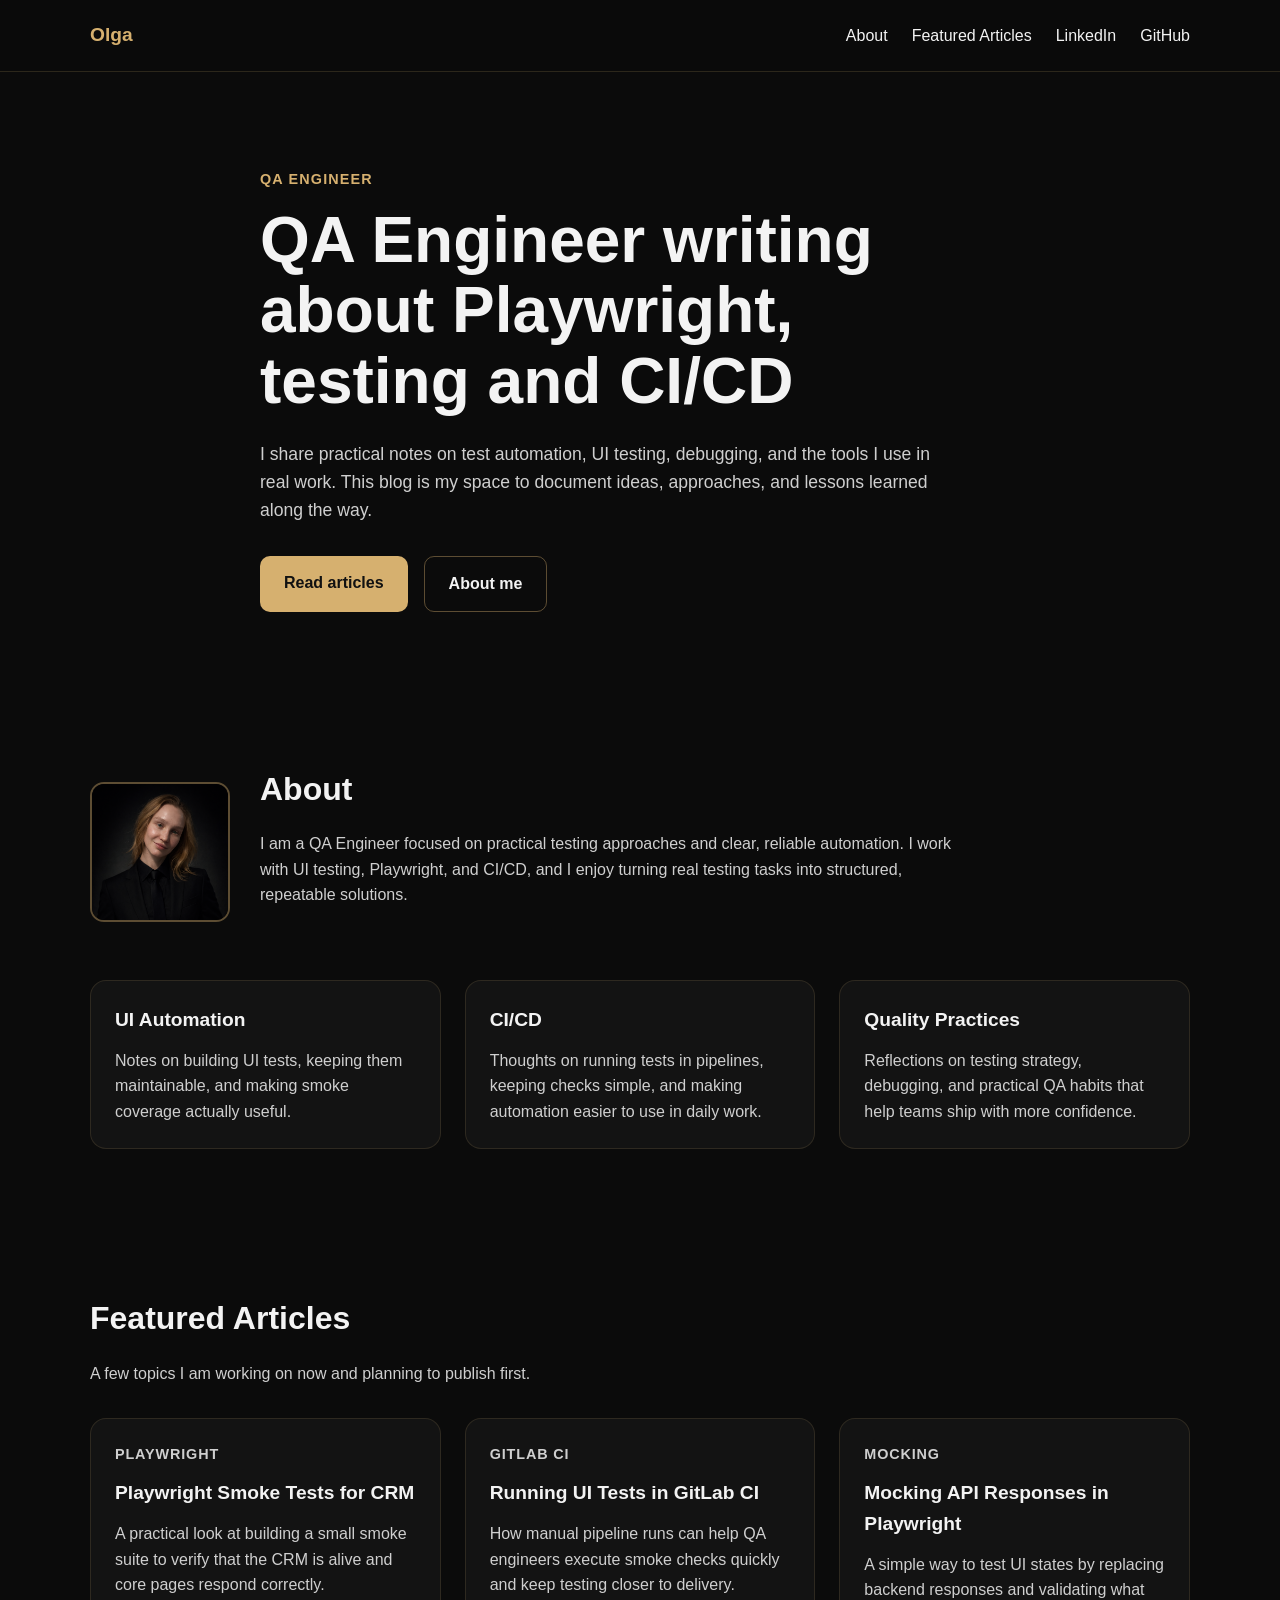
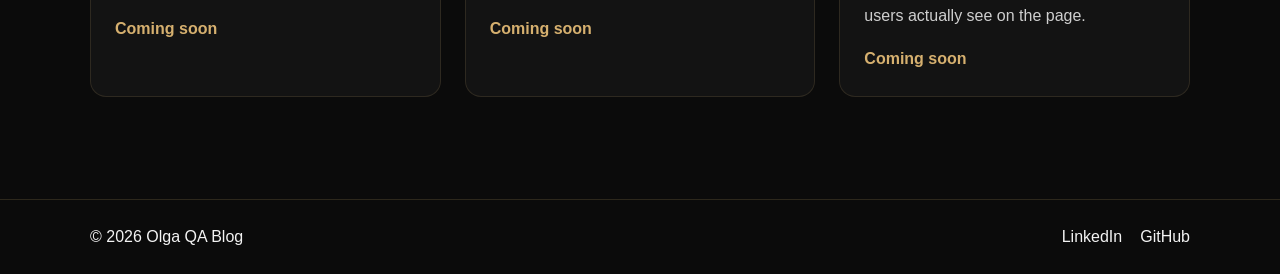
==== index.html @ 5d6e13bd "Update index.html" ====
<!DOCTYPE html>
<html lang="en">
<head>
    <meta charset="UTF-8">
    <meta name="viewport" content="width=device-width, initial-scale=1.0">
    <title>My QA Blog</title>
    <link rel="stylesheet" href="style.css">
    <link rel="icon" type="image/png" href="favicon.png">
</head>

<body>

<header class="site-header">
    <div class="container header-inner">
        <div class="logo">Olga</div>
        <nav class="nav">
            <a href="#about">About</a>
            <a href="#featured">Featured Articles</a>
            <a href="https://www.linkedin.com/" target="https://www.linkedin.com/in/olgathebughunter/">LinkedIn</a>
            <a href="https://github.com/" target="https://github.com/Sekillar">GitHub</a>
        </nav>
    </div>
</header>

<main>

<section class="hero">
    <div class="container hero-content">
        <p class="hero-label">QA Engineer</p>
        <h1>QA Engineer writing about Playwright, testing and CI/CD</h1>

        <p class="hero-text">
            I share practical notes on test automation, UI testing, debugging,
            and the tools I use in real work. This blog is my space to document
            ideas, approaches, and lessons learned along the way.
        </p>

        <div class="hero-buttons">
            <a class="btn btn-primary" href="#featured">Read articles</a>
            <a class="btn btn-secondary" href="#about">About me</a>
        </div>
    </div>
</section>


<section class="about" id="about">
    <div class="container">

        <div class="about-profile">

            <img src="olga2.png" alt="Olga QA Engineer" class="profile-photo">

            <div class="about-text">
                <h2>About</h2>

                <p class="section-text">
                    I am a QA Engineer focused on practical testing approaches and clear,
                    reliable automation. I work with UI testing, Playwright, and CI/CD,
                    and I enjoy turning real testing tasks into structured, repeatable solutions.
                </p>

            </div>

        </div>

        <div class="about-cards">

            <article class="info-card">
                <h3>UI Automation</h3>
                <p>
                    Notes on building UI tests, keeping them maintainable,
                    and making smoke coverage actually useful.
                </p>
            </article>

            <article class="info-card">
                <h3>CI/CD</h3>
                <p>
                    Thoughts on running tests in pipelines, keeping checks simple,
                    and making automation easier to use in daily work.
                </p>
            </article>

            <article class="info-card">
                <h3>Quality Practices</h3>
                <p>
                    Reflections on testing strategy, debugging, and practical QA habits
                    that help teams ship with more confidence.
                </p>
            </article>

        </div>

    </div>
</section>


<section class="featured" id="featured">
    <div class="container">

        <h2>Featured Articles</h2>

        <p class="section-text">
            A few topics I am working on now and planning to publish first.
        </p>

        <div class="articles-grid">

            <article class="article-card">
                <p class="article-tag">Playwright</p>

                <h3>Playwright Smoke Tests for CRM</h3>

                <p>
                    A practical look at building a small smoke suite to verify
                    that the CRM is alive and core pages respond correctly.
                </p>

                <a class="article-link" href="#">Coming soon</a>
            </article>


            <article class="article-card">
                <p class="article-tag">GitLab CI</p>

                <h3>Running UI Tests in GitLab CI</h3>

                <p>
                    How manual pipeline runs can help QA engineers execute smoke checks
                    quickly and keep testing closer to delivery.
                </p>

                <a class="article-link" href="#">Coming soon</a>
            </article>


            <article class="article-card">
                <p class="article-tag">Mocking</p>

                <h3>Mocking API Responses in Playwright</h3>

                <p>
                    A simple way to test UI states by replacing backend responses
                    and validating what users actually see on the page.
                </p>

                <a class="article-link" href="#">Coming soon</a>
            </article>

        </div>

    </div>
</section>

</main>


<footer class="site-footer">
    <div class="container footer-inner">
        <p>© 2026 Olga QA Blog</p>

        <div class="footer-links">
            <a href="https://www.linkedin.com/" target="https://www.linkedin.com/in/olgathebughunter/">LinkedIn</a>
            <a href="https://github.com/" target="https://github.com/Sekillar">GitHub</a>
        </div>

    </div>
</footer>

</body>
</html>
---- style.css ----
* {
    margin: 0;
    padding: 0;
    box-sizing: border-box;
}

html {
    scroll-behavior: smooth;
}

body {
    background: #0b0b0b;
    color: #f3f3f3;
    font-family: -apple-system, BlinkMacSystemFont, "Segoe UI", sans-serif;
    line-height: 1.6;
}

a {
    text-decoration: none;
    color: inherit;
}

.container {
    width: min(1100px, 92%);
    margin: 0 auto;
}

.site-header {
    border-bottom: 1px solid rgba(201, 169, 106, 0.18);
    background: rgba(11, 11, 11, 0.95);
    position: sticky;
    top: 0;
}

.header-inner {
    display: flex;
    justify-content: space-between;
    align-items: center;
    padding: 20px 0;
}

.logo {
    font-size: 1.2rem;
    font-weight: 700;
    color: #d6b06f;
}

.nav {
    display: flex;
    gap: 24px;
    flex-wrap: wrap;
}

.nav a {
    color: #f3f3f3;
    transition: 0.2s ease;
}

.nav a:hover {
    color: #d6b06f;
}

.hero {
    padding: 96px 0 80px;
}

.hero-content {
    max-width: 760px;
}

.hero-label {
    color: #d6b06f;
    font-weight: 700;
    letter-spacing: 0.08em;
    text-transform: uppercase;
    margin-bottom: 14px;
    font-size: 0.9rem;
}

.hero h1 {
    font-size: clamp(2.2rem, 5vw, 4.2rem);
    line-height: 1.1;
    margin-bottom: 24px;
}

.hero-text {
    font-size: 1.1rem;
    color: #cfcfcf;
    max-width: 680px;
    margin-bottom: 32px;
}

.hero-buttons {
    display: flex;
    gap: 16px;
    flex-wrap: wrap;
}

.btn {
    display: inline-block;
    padding: 14px 24px;
    border-radius: 10px;
    font-weight: 700;
    transition: 0.2s ease;
}

.btn-primary {
    background: #d6b06f;
    color: #111111;
}

.btn-primary:hover {
    background: #e3c489;
}

.btn-secondary {
    border: 1px solid rgba(214, 176, 111, 0.4);
    color: #f3f3f3;
}

.btn-secondary:hover {
    border-color: #d6b06f;
    color: #d6b06f;
}

.about,
.featured {
    padding: 72px 0;
}

.about h2,
.featured h2 {
    font-size: 2rem;
    margin-bottom: 16px;
}

.section-text {
    max-width: 760px;
    color: #cfcfcf;
    margin-bottom: 32px;
}

.about-cards,
.articles-grid {
    display: grid;
    grid-template-columns: repeat(3, 1fr);
    gap: 24px;
}

.info-card,
.article-card {
    background: #131313;
    border: 1px solid rgba(214, 176, 111, 0.14);
    border-radius: 16px;
    padding: 24px;
    transition: 0.2s ease;
}

.info-card:hover,
.article-card:hover {
    border-color: rgba(214, 176, 111, 0.35);
    transform: translateY(-2px);
}

.info-card h3,
.article-card h3 {
    margin-bottom: 12px;
    font-size: 1.2rem;
}

.info-card p,
.article-card p {
    color: #cfcfcf;
}

.article-tag {
    color: #d6b06f;
    font-size: 0.9rem;
    font-weight: 700;
    margin-bottom: 12px;
    text-transform: uppercase;
    letter-spacing: 0.06em;
}

.article-link {
    display: inline-block;
    margin-top: 18px;
    color: #d6b06f;
    font-weight: 700;
}

.article-link:hover {
    color: #e3c489;
}

.site-footer {
    border-top: 1px solid rgba(201, 169, 106, 0.18);
    margin-top: 30px;
}

.footer-inner {
    display: flex;
    justify-content: space-between;
    align-items: center;
    gap: 16px;
    padding: 24px 0;
    flex-wrap: wrap;
}

.footer-links {
    display: flex;
    gap: 18px;
}

.footer-links a:hover {
    color: #d6b06f;
}

@media (max-width: 900px) {
    .about-cards,
    .articles-grid {
        grid-template-columns: 1fr;
    }

    .header-inner {
        flex-direction: column;
        align-items: flex-start;
        gap: 16px;
    }

    .hero {
        padding: 72px 0 56px;
    }
}

.about-profile {
    display: flex;
    align-items: center;
    gap: 30px;
    margin-bottom: 40px;
}

.profile-photo {
    width: 140px;
    height: 140px;
    object-fit: cover;
    object-position: 50% 20%;;
    border-radius: 14px;
    border: 2px solid rgba(214,176,111,0.4);
}

.about-text {
    max-width: 700px;
}
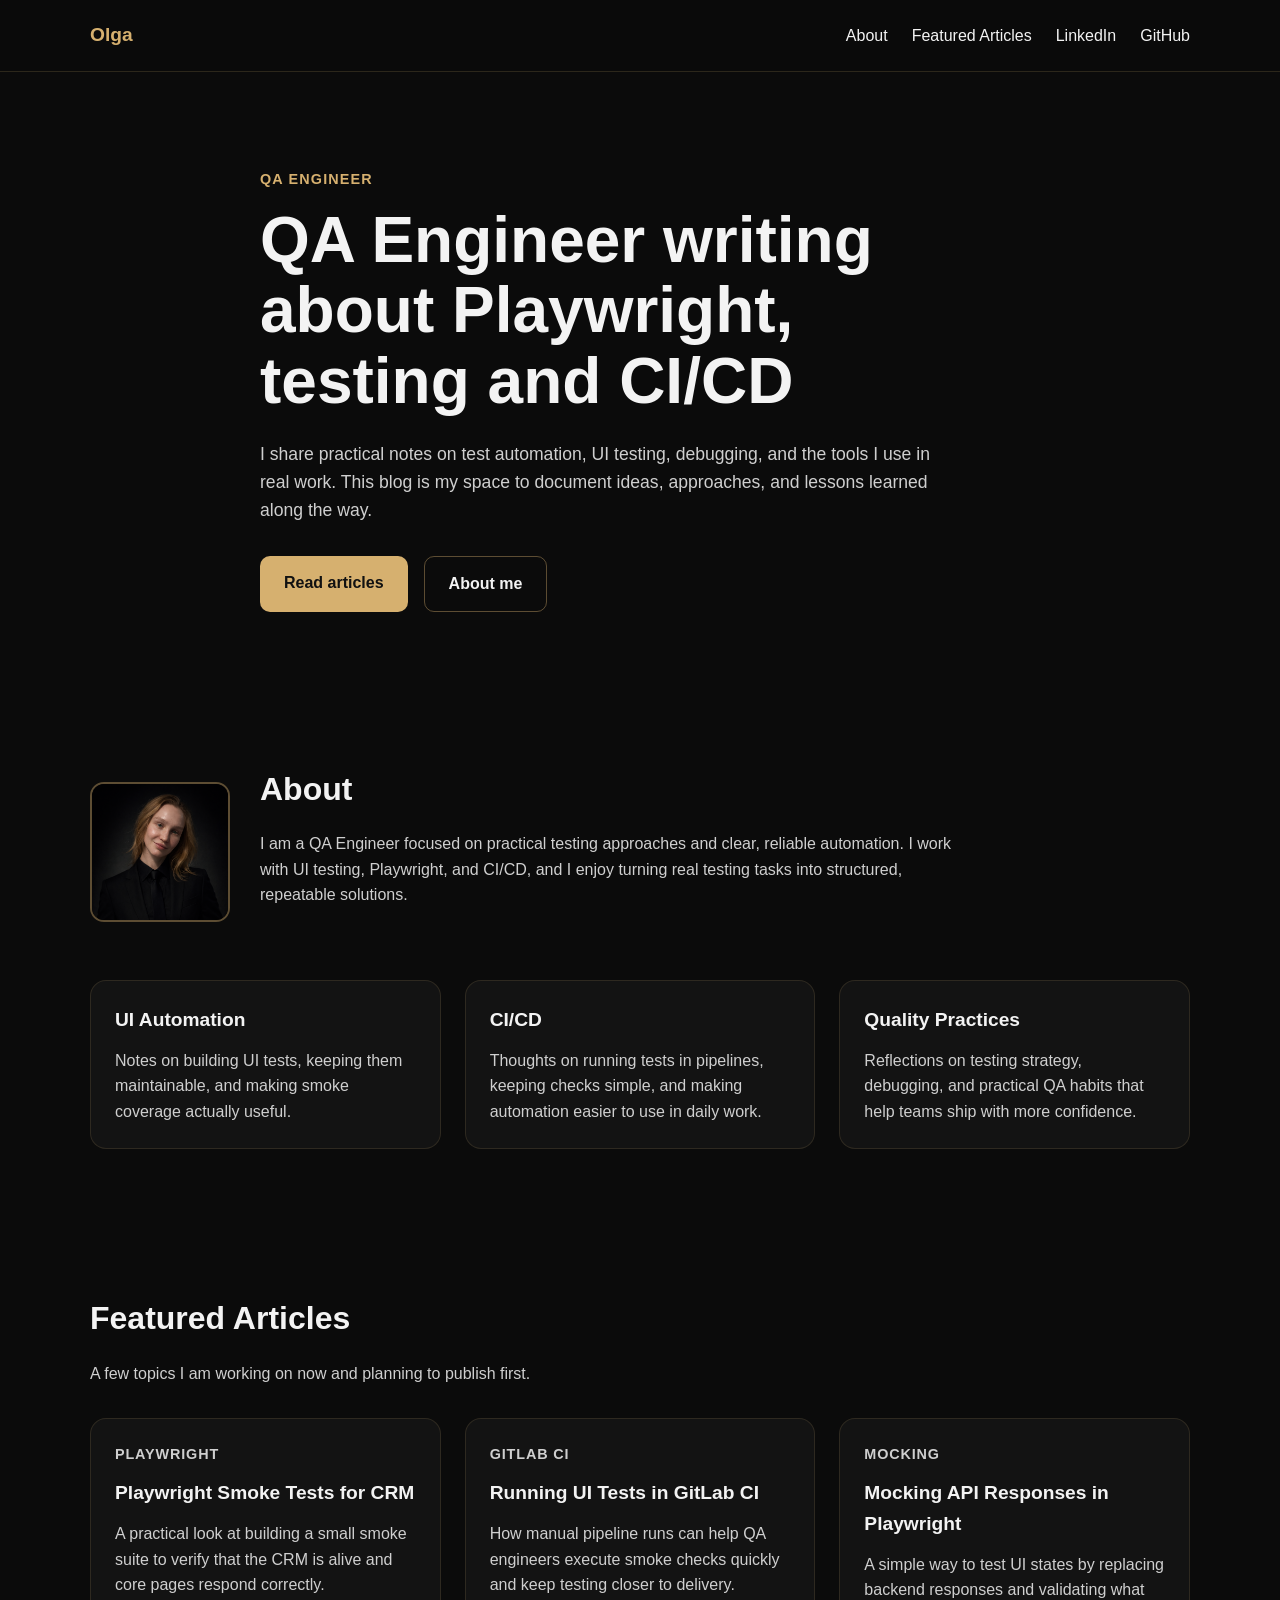
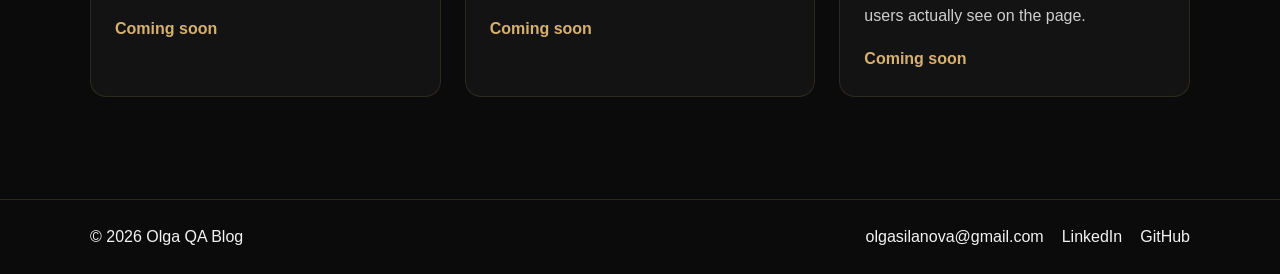
==== commit d62eb78d: "Update index.html" ====
--- a/index.html
+++ b/index.html
@@ -160,6 +160,7 @@
         <p>© 2026 Olga QA Blog</p>
 
         <div class="footer-links">
+            <a href="mailto:olgasilanova@gmail.com">olgasilanova@gmail.com</a>
             <a href="https://www.linkedin.com/" target="https://www.linkedin.com/in/olgathebughunter/">LinkedIn</a>
             <a href="https://github.com/" target="https://github.com/Sekillar">GitHub</a>
         </div>
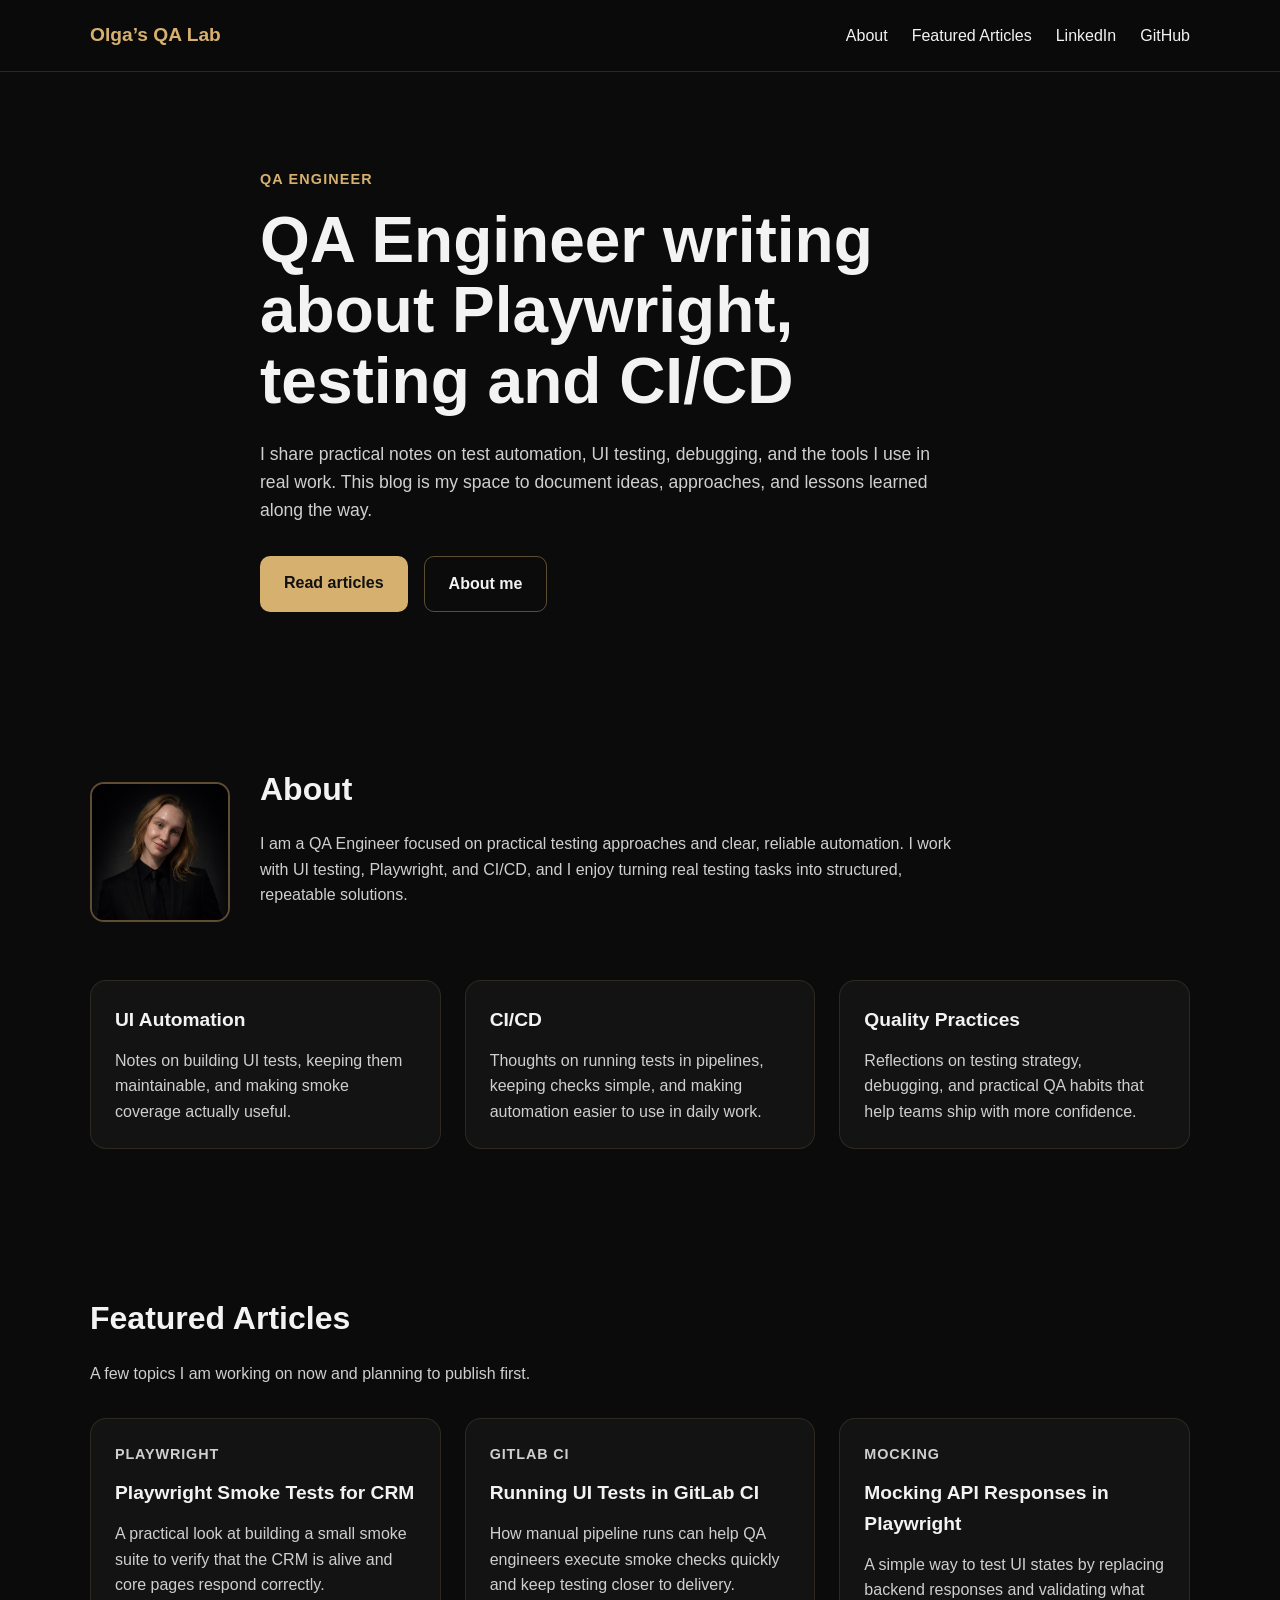
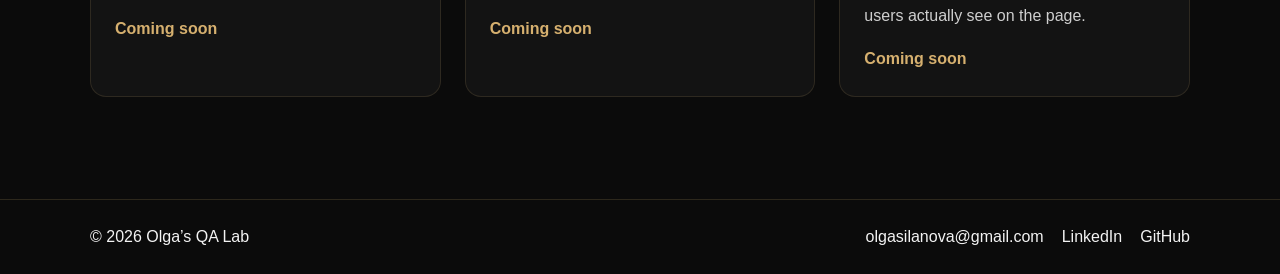
==== commit f366e6a3: "Update index.html" ====
--- a/index.html
+++ b/index.html
@@ -3,7 +3,7 @@
 <head>
     <meta charset="UTF-8">
     <meta name="viewport" content="width=device-width, initial-scale=1.0">
-    <title>My QA Blog</title>
+    <title>Olga’s QA Lab</title>
     <link rel="stylesheet" href="style.css">
     <link rel="icon" type="image/png" href="favicon.png">
 </head>
@@ -12,7 +12,7 @@
 
 <header class="site-header">
     <div class="container header-inner">
-        <div class="logo">Olga</div>
+        <div class="logo">Olga’s QA Lab</div>
         <nav class="nav">
             <a href="#about">About</a>
             <a href="#featured">Featured Articles</a>
@@ -157,7 +157,7 @@
 
 <footer class="site-footer">
     <div class="container footer-inner">
-        <p>© 2026 Olga QA Blog</p>
+        <p>© 2026 Olga’s QA Lab</p>
 
         <div class="footer-links">
             <a href="mailto:olgasilanova@gmail.com">olgasilanova@gmail.com</a>
--- a/style.css
+++ b/style.css
@@ -249,6 +249,10 @@
     border: 2px solid rgba(214,176,111,0.4);
 }
 
+.footer-email {
+    color: #d6b06f;
+}
+
 .about-text {
     max-width: 700px;
 }
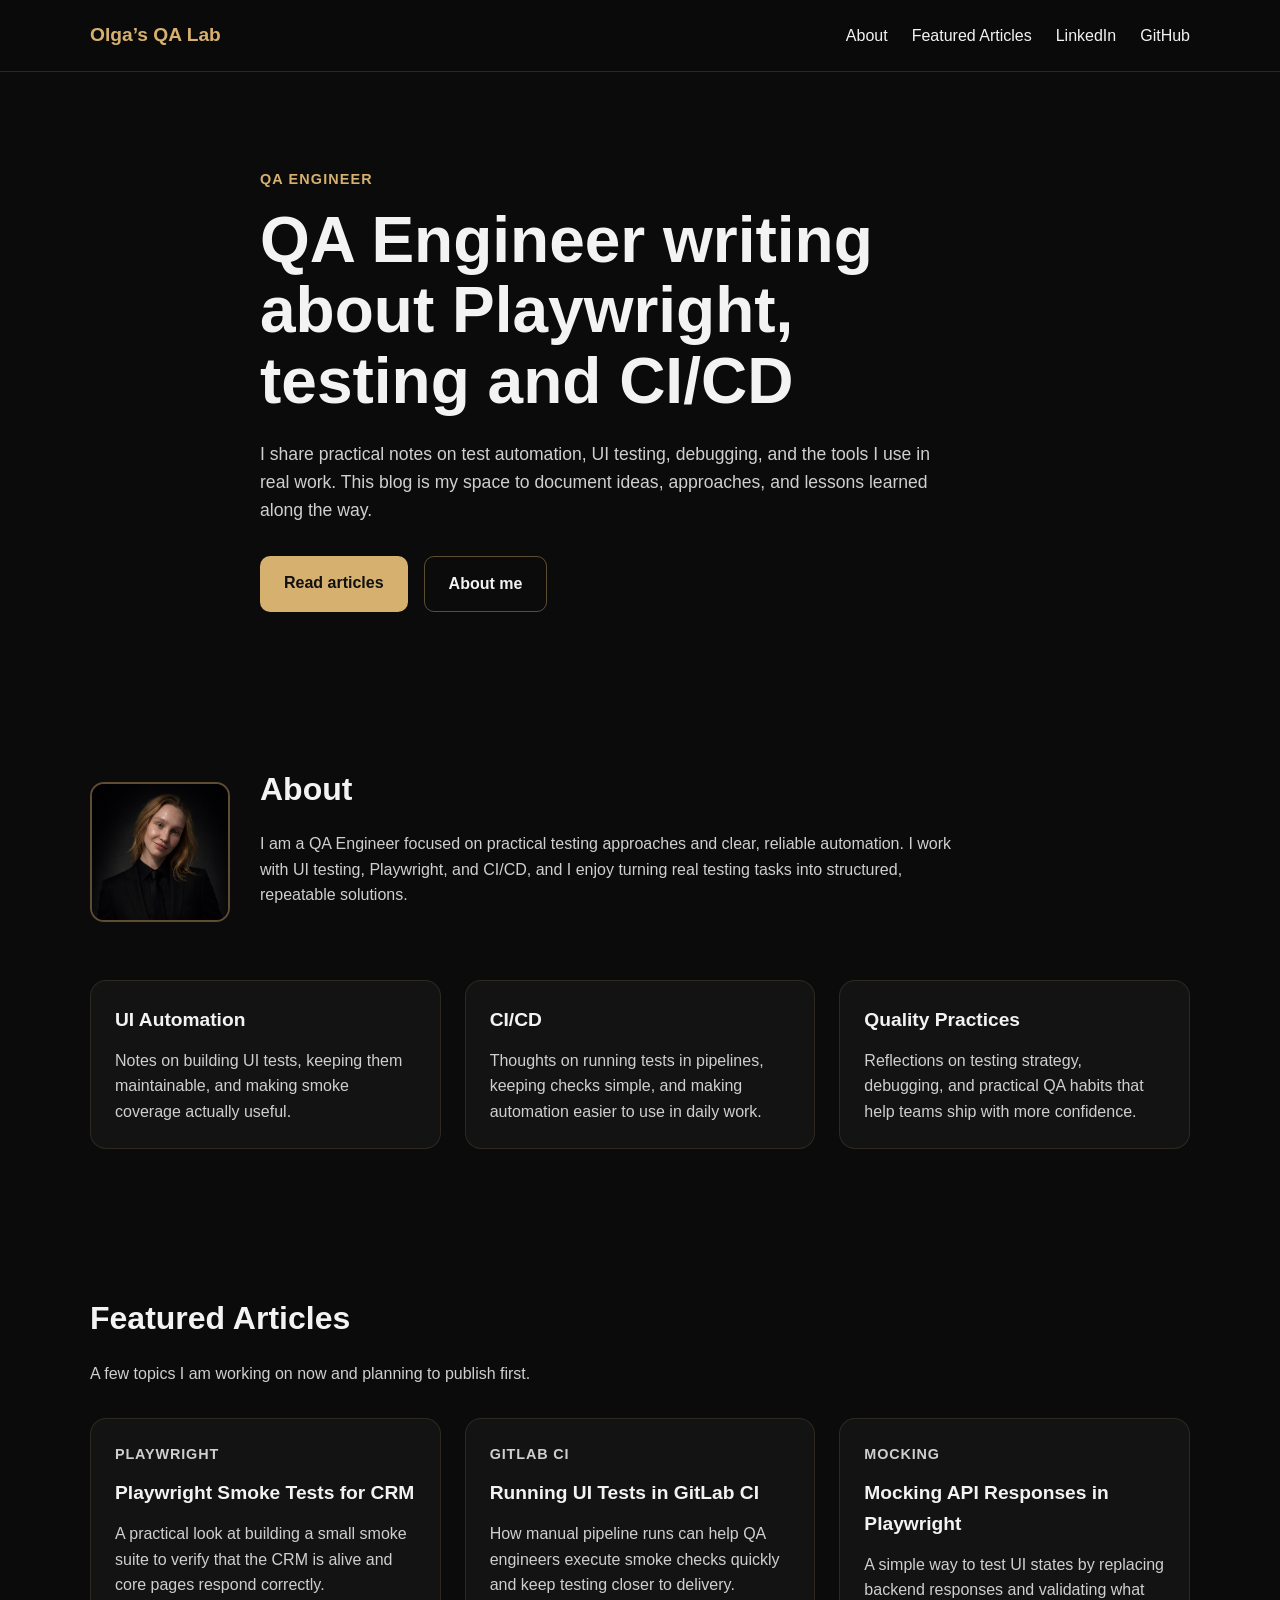
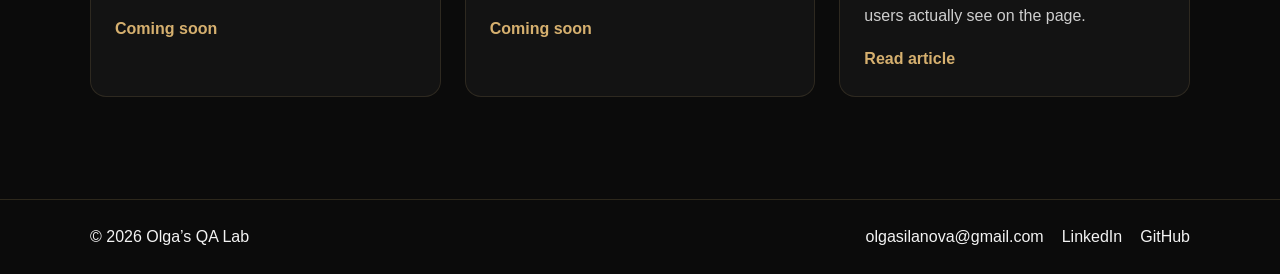
==== commit eca62aa5: "Update index.html added link to the playwright article" ====
--- a/index.html
+++ b/index.html
@@ -136,15 +136,15 @@
 
             <article class="article-card">
                 <p class="article-tag">Mocking</p>
-
+            
                 <h3>Mocking API Responses in Playwright</h3>
-
+            
                 <p>
                     A simple way to test UI states by replacing backend responses
                     and validating what users actually see on the page.
                 </p>
-
-                <a class="article-link" href="#">Coming soon</a>
+            
+                <a class="article-link" href="posts/mocking-api-responses-playwright.html">Read article</a>
             </article>
 
         </div>
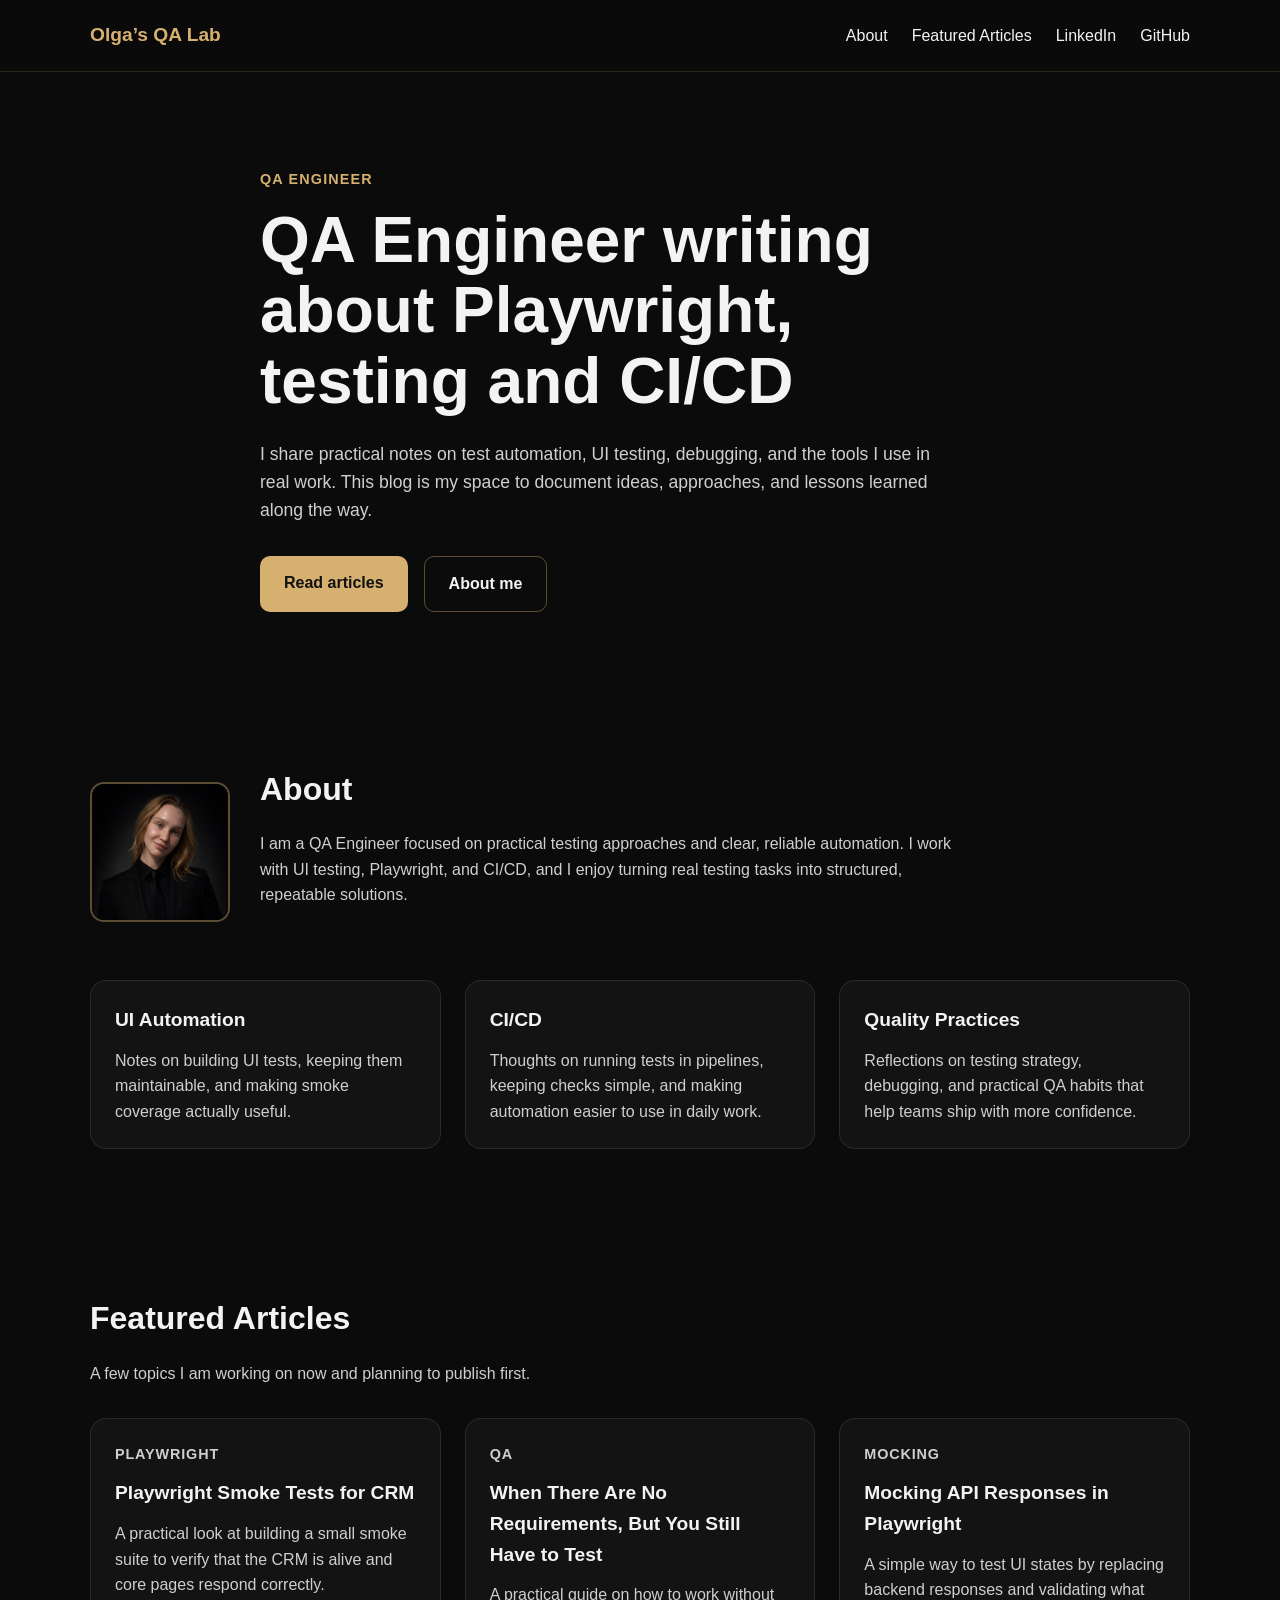
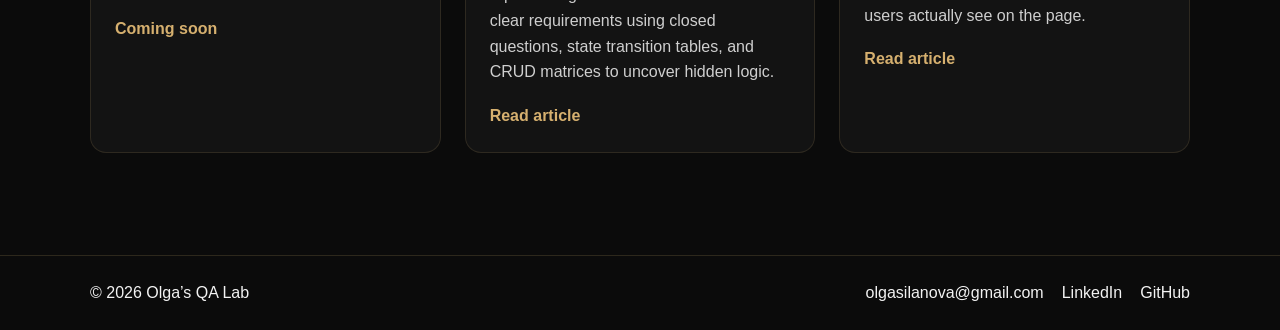
==== commit 2aca01fc: "Update index.html added new article" ====
--- a/index.html
+++ b/index.html
@@ -121,16 +121,16 @@
 
 
             <article class="article-card">
-                <p class="article-tag">GitLab CI</p>
-
-                <h3>Running UI Tests in GitLab CI</h3>
-
+                <p class="article-tag">QA</p>
+            
+                <h3>When There Are No Requirements, But You Still Have to Test</h3>
+            
                 <p>
-                    How manual pipeline runs can help QA engineers execute smoke checks
-                    quickly and keep testing closer to delivery.
+                    A practical guide on how to work without clear requirements using closed questions,
+                    state transition tables, and CRUD matrices to uncover hidden logic.
                 </p>
-
-                <a class="article-link" href="#">Coming soon</a>
+            
+                <a class="article-link" href="posts/when-there-are-no-requirements.html">Read article</a>
             </article>
 
 
--- a/style.css
+++ b/style.css
@@ -193,6 +193,9 @@
     color: #e3c489;
 }
 
+/* =========================
+   Footer
+========================= */
 .site-footer {
     border-top: 1px solid rgba(201, 169, 106, 0.18);
     margin-top: 30px;
@@ -215,6 +218,10 @@
 .footer-links a:hover {
     color: #d6b06f;
 }
+
+/* =========================
+   About
+========================= */
 
 @media (max-width: 900px) {
     .about-cards,
@@ -256,3 +263,141 @@
 .about-text {
     max-width: 700px;
 }
+
+/* =========================
+   Article page
+========================= */
+
+.article-page {
+    padding: 80px 0;
+}
+
+.article-container {
+    max-width: 760px;
+    margin: 0 auto;
+}
+
+.article-meta {
+    color: #9aa0a6;
+    font-size: 14px;
+    margin-bottom: 10px;
+}
+
+.article-page h1 {
+    font-size: 34px;
+    line-height: 1.3;
+    margin-bottom: 12px;
+}
+
+.article-lead {
+    color: #cfcfcf;
+    font-size: 18px;
+    margin-bottom: 36px;
+}
+
+.blog-article h2 {
+    font-size: 22px;
+    margin-top: 40px;
+    margin-bottom: 10px;
+}
+
+.blog-article p {
+    color: #d0d0d0;
+    line-height: 1.7;
+    margin-bottom: 16px;
+}
+
+.blog-article pre {
+    background: #0f0f0f;
+    padding: 18px;
+    border-radius: 6px;
+    overflow-x: auto;
+    margin: 18px 0;
+    border: 1px solid #222;
+}
+
+.blog-article code {
+    font-family: monospace;
+    font-size: 14px;
+    color: #e6e6e6;
+}
+
+.blog-article ul {
+    margin: 16px 0;
+    padding-left: 24px;
+}
+
+.blog-article li {
+    margin-bottom: 6px;
+}
+
+.blog-article li::marker {
+    color: #d6b06f;
+}
+
+.blog-article p code {
+    background: #1a1a1a;
+    padding: 2px 6px;
+    border-radius: 4px;
+}
+
+.article-container {
+    max-width: 760px;
+    margin: 0 auto;
+}
+
+.article-meta {
+    color: #9aa0a6;
+    font-size: 14px;
+    letter-spacing: 0.2px;
+    margin-bottom: 12px;
+}
+
+.article-page h1 {
+    font-size: 38px;
+    line-height: 1.2;
+    margin-bottom: 14px;
+}
+
+.article-lead {
+    color: #c9c9c9;
+    font-size: 19px;
+    line-height: 1.6;
+    margin-bottom: 34px;
+}
+
+.blog-article h2 {
+    margin-top: 42px;
+    margin-bottom: 12px;
+    font-size: 29px;
+    line-height: 1.25;
+}
+
+.blog-article p {
+    line-height: 1.8;
+    margin-bottom: 18px;
+}
+
+.blog-article pre {
+    background: #101010;
+    border: 1px solid rgba(255,255,255,0.08);
+    border-radius: 12px;
+    padding: 20px 22px;
+    overflow-x: auto;
+    margin: 22px 0 28px;
+}
+
+.blog-article code {
+    font-size: 14px;
+    line-height: 1.6;
+}
+.article-bottom-nav {
+    margin-top: 50px;
+    padding-top: 24px;
+    border-top: 1px solid rgba(255,255,255,0.08);
+    text-align: center;
+}
+
+.article-bottom-nav a:hover {
+    opacity: 1;
+}
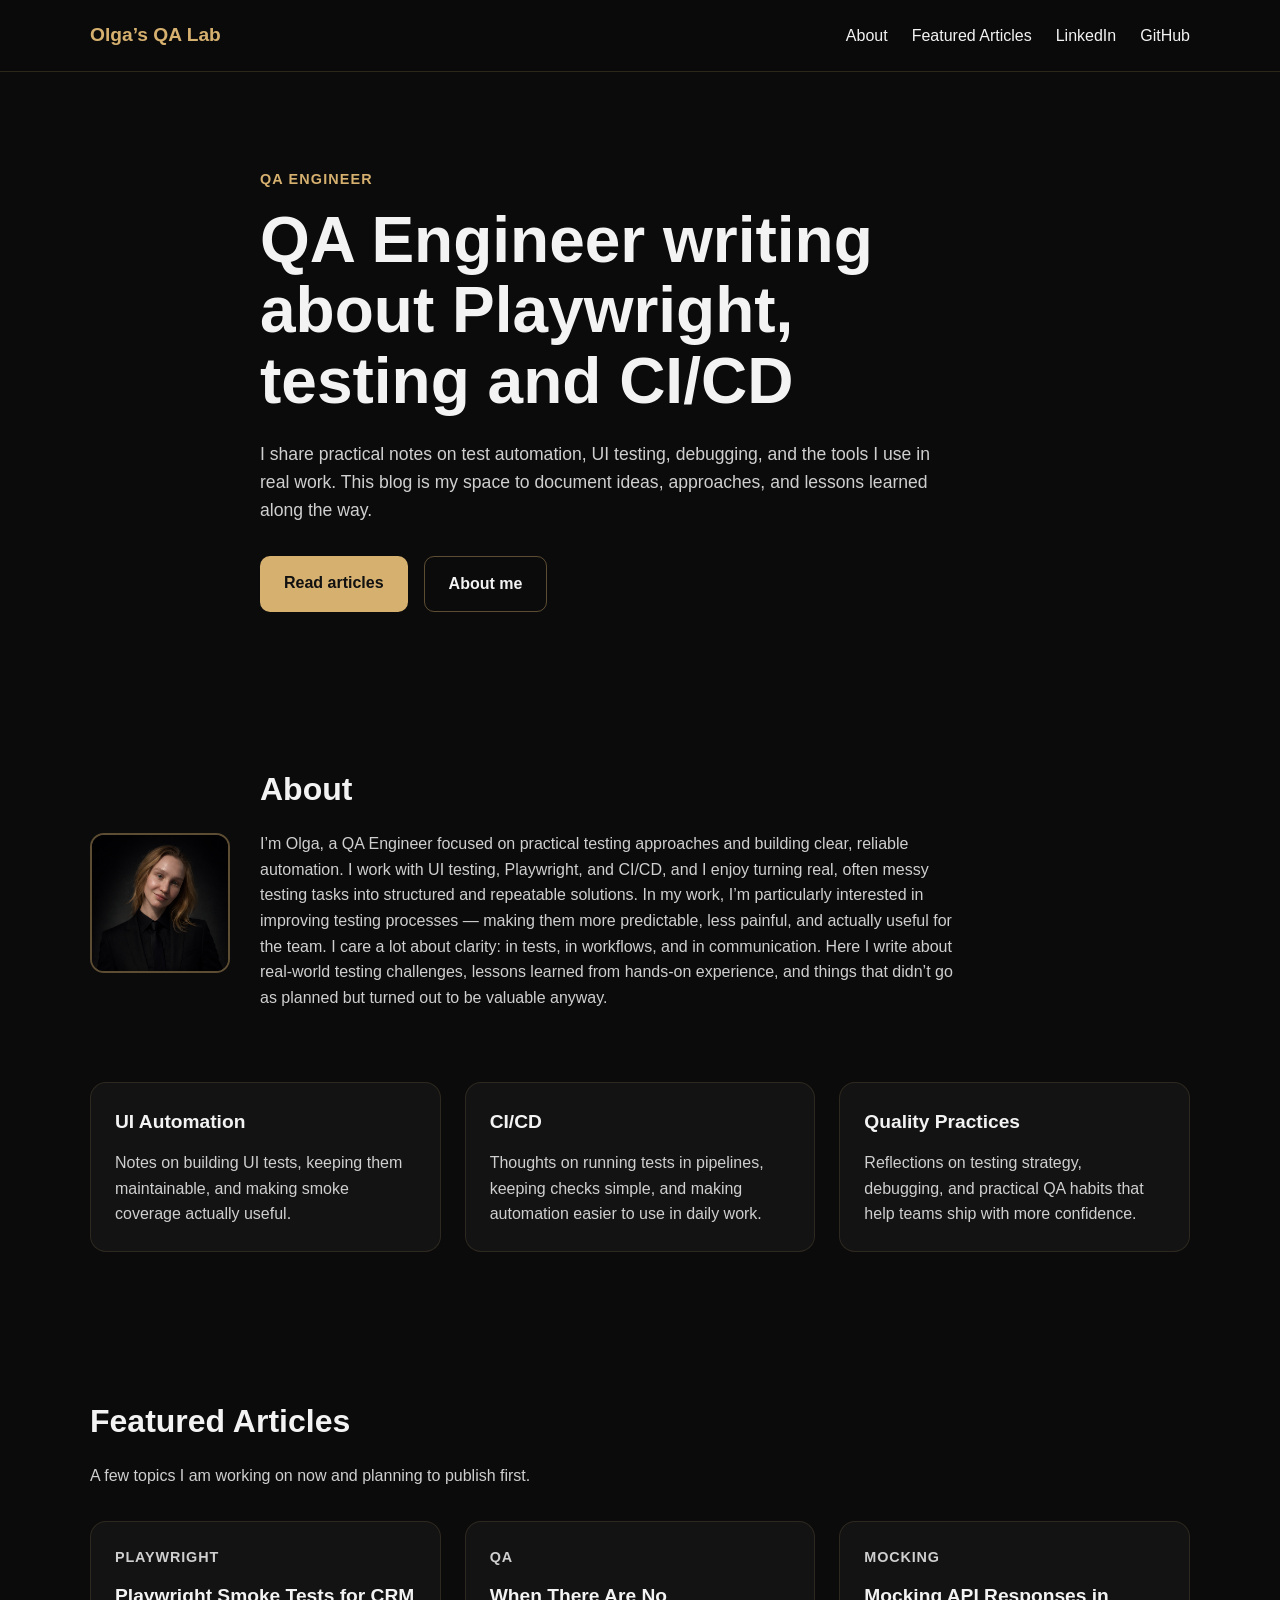
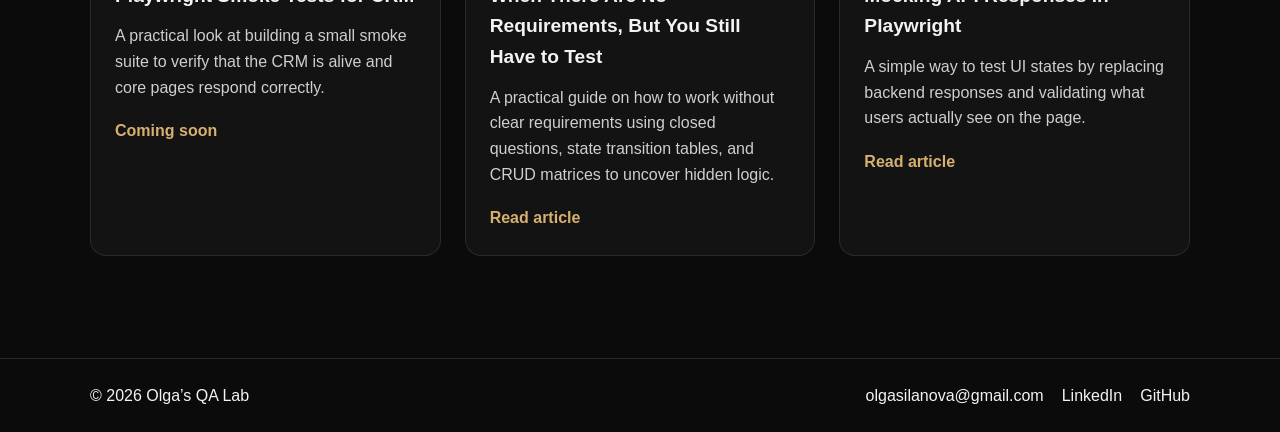
==== commit d258692f: "Update index.html" ====
--- a/index.html
+++ b/index.html
@@ -54,9 +54,9 @@
                 <h2>About</h2>
 
                 <p class="section-text">
-                    I am a QA Engineer focused on practical testing approaches and clear,
-                    reliable automation. I work with UI testing, Playwright, and CI/CD,
-                    and I enjoy turning real testing tasks into structured, repeatable solutions.
+                    I’m Olga, a QA Engineer focused on practical testing approaches and building clear, reliable automation. I work with UI testing, Playwright, and CI/CD, and I enjoy turning real, often messy testing tasks into structured and repeatable solutions.
+                    In my work, I’m particularly interested in improving testing processes — making them more predictable, less painful, and actually useful for the team. I care a lot about clarity: in tests, in workflows, and in communication.
+                    Here I write about real-world testing challenges, lessons learned from hands-on experience, and things that didn’t go as planned but turned out to be valuable anyway.
                 </p>
 
             </div>
@@ -130,7 +130,7 @@
                     state transition tables, and CRUD matrices to uncover hidden logic.
                 </p>
             
-                <a class="article-link" href="posts/when-there-are-no-requirements.html">Read article</a>
+                <a class="article-link" href="posts/no_requirements_but_have_to_test.html">Read article</a>
             </article>
 
 
--- a/style.css
+++ b/style.css
@@ -6,6 +6,11 @@
 
 html {
     scroll-behavior: smooth;
+}
+
+html,
+body {
+    overflow-x: hidden;
 }
 
 body {
@@ -20,22 +25,39 @@
     color: inherit;
 }
 
+img,
+video,
+iframe,
+svg,
+canvas {
+    display: block;
+    max-width: 100%;
+    height: auto;
+}
+
 .container {
     width: min(1100px, 92%);
     margin: 0 auto;
 }
 
+/* =========================
+   Header
+========================= */
+
 .site-header {
-    border-bottom: 1px solid rgba(201, 169, 106, 0.18);
-    background: rgba(11, 11, 11, 0.95);
     position: sticky;
     top: 0;
+    z-index: 100;
+    background: rgba(11, 11, 11, 0.95);
+    border-bottom: 1px solid rgba(201, 169, 106, 0.18);
+    backdrop-filter: blur(10px);
 }
 
 .header-inner {
     display: flex;
     justify-content: space-between;
     align-items: center;
+    gap: 24px;
     padding: 20px 0;
 }
 
@@ -45,20 +67,28 @@
     color: #d6b06f;
 }
 
+.logo a {
+    color: inherit;
+}
+
 .nav {
     display: flex;
+    flex-wrap: wrap;
     gap: 24px;
-    flex-wrap: wrap;
 }
 
 .nav a {
     color: #f3f3f3;
-    transition: 0.2s ease;
+    transition: color 0.2s ease;
 }
 
 .nav a:hover {
     color: #d6b06f;
 }
+
+/* =========================
+   Hero
+========================= */
 
 .hero {
     padding: 96px 0 80px;
@@ -69,31 +99,31 @@
 }
 
 .hero-label {
-    color: #d6b06f;
+    margin-bottom: 14px;
+    color: #d6b06f;
+    font-size: 0.9rem;
     font-weight: 700;
     letter-spacing: 0.08em;
     text-transform: uppercase;
-    margin-bottom: 14px;
-    font-size: 0.9rem;
 }
 
 .hero h1 {
+    margin-bottom: 24px;
     font-size: clamp(2.2rem, 5vw, 4.2rem);
     line-height: 1.1;
-    margin-bottom: 24px;
 }
 
 .hero-text {
-    font-size: 1.1rem;
-    color: #cfcfcf;
     max-width: 680px;
     margin-bottom: 32px;
+    color: #cfcfcf;
+    font-size: 1.1rem;
 }
 
 .hero-buttons {
     display: flex;
+    flex-wrap: wrap;
     gap: 16px;
-    flex-wrap: wrap;
 }
 
 .btn {
@@ -101,7 +131,7 @@
     padding: 14px 24px;
     border-radius: 10px;
     font-weight: 700;
-    transition: 0.2s ease;
+    transition: all 0.2s ease;
 }
 
 .btn-primary {
@@ -123,6 +153,10 @@
     color: #d6b06f;
 }
 
+/* =========================
+   Sections
+========================= */
+
 .about,
 .featured {
     padding: 72px 0;
@@ -130,14 +164,38 @@
 
 .about h2,
 .featured h2 {
+    margin-bottom: 16px;
     font-size: 2rem;
-    margin-bottom: 16px;
 }
 
 .section-text {
     max-width: 760px;
+    margin-bottom: 32px;
     color: #cfcfcf;
-    margin-bottom: 32px;
+}
+
+/* =========================
+   About
+========================= */
+
+.about-profile {
+    display: flex;
+    align-items: center;
+    gap: 30px;
+    margin-bottom: 40px;
+}
+
+.profile-photo {
+    width: 140px;
+    height: 140px;
+    object-fit: cover;
+    object-position: 50% 20%;
+    border-radius: 14px;
+    border: 2px solid rgba(214, 176, 111, 0.4);
+}
+
+.about-text {
+    max-width: 700px;
 }
 
 .about-cards,
@@ -149,17 +207,17 @@
 
 .info-card,
 .article-card {
+    padding: 24px;
     background: #131313;
     border: 1px solid rgba(214, 176, 111, 0.14);
     border-radius: 16px;
-    padding: 24px;
-    transition: 0.2s ease;
+    transition: transform 0.2s ease, border-color 0.2s ease;
 }
 
 .info-card:hover,
 .article-card:hover {
+    transform: translateY(-2px);
     border-color: rgba(214, 176, 111, 0.35);
-    transform: translateY(-2px);
 }
 
 .info-card h3,
@@ -174,12 +232,12 @@
 }
 
 .article-tag {
+    margin-bottom: 12px;
     color: #d6b06f;
     font-size: 0.9rem;
     font-weight: 700;
-    margin-bottom: 12px;
+    letter-spacing: 0.06em;
     text-transform: uppercase;
-    letter-spacing: 0.06em;
 }
 
 .article-link {
@@ -193,75 +251,8 @@
     color: #e3c489;
 }
 
-/* =========================
-   Footer
-========================= */
-.site-footer {
-    border-top: 1px solid rgba(201, 169, 106, 0.18);
-    margin-top: 30px;
-}
-
-.footer-inner {
-    display: flex;
-    justify-content: space-between;
-    align-items: center;
-    gap: 16px;
-    padding: 24px 0;
-    flex-wrap: wrap;
-}
-
-.footer-links {
-    display: flex;
-    gap: 18px;
-}
-
-.footer-links a:hover {
-    color: #d6b06f;
-}
-
-/* =========================
-   About
-========================= */
-
-@media (max-width: 900px) {
-    .about-cards,
-    .articles-grid {
-        grid-template-columns: 1fr;
-    }
-
-    .header-inner {
-        flex-direction: column;
-        align-items: flex-start;
-        gap: 16px;
-    }
-
-    .hero {
-        padding: 72px 0 56px;
-    }
-}
-
-.about-profile {
-    display: flex;
-    align-items: center;
-    gap: 30px;
-    margin-bottom: 40px;
-}
-
-.profile-photo {
-    width: 140px;
-    height: 140px;
-    object-fit: cover;
-    object-position: 50% 20%;;
-    border-radius: 14px;
-    border: 2px solid rgba(214,176,111,0.4);
-}
-
 .footer-email {
     color: #d6b06f;
-}
-
-.about-text {
-    max-width: 700px;
 }
 
 /* =========================
@@ -275,95 +266,31 @@
 .article-container {
     max-width: 760px;
     margin: 0 auto;
+    overflow-x: hidden;
 }
 
 .article-meta {
-    color: #9aa0a6;
-    font-size: 14px;
-    margin-bottom: 10px;
-}
-
-.article-page h1 {
-    font-size: 34px;
-    line-height: 1.3;
     margin-bottom: 12px;
-}
-
-.article-lead {
-    color: #cfcfcf;
-    font-size: 18px;
-    margin-bottom: 36px;
-}
-
-.blog-article h2 {
-    font-size: 22px;
-    margin-top: 40px;
-    margin-bottom: 10px;
-}
-
-.blog-article p {
-    color: #d0d0d0;
-    line-height: 1.7;
-    margin-bottom: 16px;
-}
-
-.blog-article pre {
-    background: #0f0f0f;
-    padding: 18px;
-    border-radius: 6px;
-    overflow-x: auto;
-    margin: 18px 0;
-    border: 1px solid #222;
-}
-
-.blog-article code {
-    font-family: monospace;
-    font-size: 14px;
-    color: #e6e6e6;
-}
-
-.blog-article ul {
-    margin: 16px 0;
-    padding-left: 24px;
-}
-
-.blog-article li {
-    margin-bottom: 6px;
-}
-
-.blog-article li::marker {
-    color: #d6b06f;
-}
-
-.blog-article p code {
-    background: #1a1a1a;
-    padding: 2px 6px;
-    border-radius: 4px;
-}
-
-.article-container {
-    max-width: 760px;
-    margin: 0 auto;
-}
-
-.article-meta {
     color: #9aa0a6;
     font-size: 14px;
     letter-spacing: 0.2px;
-    margin-bottom: 12px;
 }
 
 .article-page h1 {
+    margin-bottom: 14px;
     font-size: 38px;
     line-height: 1.2;
-    margin-bottom: 14px;
 }
 
 .article-lead {
+    margin-bottom: 34px;
     color: #c9c9c9;
     font-size: 19px;
     line-height: 1.6;
-    margin-bottom: 34px;
+}
+
+.blog-article {
+    overflow-x: hidden;
 }
 
 .blog-article h2 {
@@ -374,30 +301,236 @@
 }
 
 .blog-article p {
+    margin-bottom: 18px;
+    color: #d0d0d0;
     line-height: 1.8;
-    margin-bottom: 18px;
+}
+
+.blog-article ul {
+    margin: 16px 0;
+    padding-left: 24px;
+}
+
+.blog-article li {
+    margin-bottom: 8px;
+    line-height: 1.75;
+}
+
+.blog-article li::marker {
+    color: #d6b06f;
 }
 
 .blog-article pre {
-    background: #101010;
-    border: 1px solid rgba(255,255,255,0.08);
-    border-radius: 12px;
+    max-width: 100%;
+    margin: 22px 0 28px;
     padding: 20px 22px;
     overflow-x: auto;
-    margin: 22px 0 28px;
+    background: #101010;
+    border: 1px solid rgba(255, 255, 255, 0.08);
+    border-radius: 12px;
 }
 
 .blog-article code {
+    font-family: monospace;
     font-size: 14px;
     line-height: 1.6;
-}
+    color: #e6e6e6;
+}
+
+.blog-article p code {
+    padding: 2px 6px;
+    background: #1a1a1a;
+    border-radius: 4px;
+}
+
+/* =========================
+   Article images / figures
+========================= */
+
+.article-figure {
+    width: 100%;
+    max-width: 680px;
+    margin: 30px auto 38px;
+}
+
+.article-image {
+    width: 100%;
+    height: auto;
+    border: 1px solid rgba(214, 176, 111, 0.12);
+    border-radius: 14px;
+}
+
+.article-figure figcaption {
+    margin-top: 12px;
+    color: #9aa0a6;
+    font-size: 0.95rem;
+    line-height: 1.5;
+    text-align: center;
+}
+
+/* =========================
+   Article bottom nav
+========================= */
+
 .article-bottom-nav {
     margin-top: 50px;
     padding-top: 24px;
-    border-top: 1px solid rgba(255,255,255,0.08);
     text-align: center;
+    border-top: 1px solid rgba(255, 255, 255, 0.08);
 }
 
 .article-bottom-nav a:hover {
-    opacity: 1;
-}
+    color: #e3c489;
+}
+
+/* =========================
+   Footer
+========================= */
+
+.site-footer {
+    margin-top: 30px;
+    border-top: 1px solid rgba(201, 169, 106, 0.18);
+}
+
+.footer-inner {
+    display: flex;
+    justify-content: space-between;
+    align-items: center;
+    flex-wrap: wrap;
+    gap: 16px;
+    padding: 24px 0;
+}
+
+.footer-links {
+    display: flex;
+    flex-wrap: wrap;
+    gap: 18px;
+}
+
+.footer-links a:hover {
+    color: #d6b06f;
+}
+
+/* =========================
+   Responsive
+========================= */
+
+@media (max-width: 900px) {
+    .header-inner {
+        flex-direction: column;
+        align-items: flex-start;
+        gap: 16px;
+    }
+
+    .hero {
+        padding: 72px 0 56px;
+    }
+
+    .about-profile {
+        flex-direction: column;
+        align-items: flex-start;
+    }
+
+    .about-cards,
+    .articles-grid {
+        grid-template-columns: 1fr;
+    }
+
+    .article-page {
+        padding: 56px 0;
+    }
+
+    .article-container {
+        max-width: 100%;
+    }
+
+    .article-page h1 {
+        font-size: 30px;
+        line-height: 1.25;
+    }
+
+    .article-lead {
+        margin-bottom: 28px;
+        font-size: 17px;
+        line-height: 1.7;
+    }
+
+    .blog-article h2 {
+        margin-top: 34px;
+        font-size: 24px;
+        line-height: 1.3;
+    }
+
+    .blog-article p,
+    .blog-article li {
+        font-size: 16px;
+        line-height: 1.75;
+    }
+
+    .blog-article pre {
+        padding: 16px;
+        border-radius: 10px;
+    }
+
+    .article-meta {
+        font-size: 13px;
+        line-height: 1.5;
+    }
+
+    .article-figure {
+        max-width: 100%;
+        margin: 24px auto 32px;
+    }
+}
+
+@media (max-width: 640px) {
+    .container {
+        width: min(100%, 92%);
+    }
+
+    .nav {
+        gap: 16px;
+    }
+
+    .hero h1 {
+        font-size: 2.1rem;
+    }
+
+    .hero-text {
+        font-size: 1rem;
+    }
+
+    .article-page {
+        padding: 40px 0;
+    }
+
+    .article-page h1 {
+        font-size: 26px;
+    }
+
+    .article-lead {
+        font-size: 16px;
+    }
+
+    .blog-article h2 {
+        font-size: 22px;
+    }
+
+    .blog-article pre {
+        padding: 14px;
+    }
+
+    .article-figure figcaption {
+        font-size: 0.9rem;
+        text-align: left;
+    }
+
+    .footer-inner {
+        align-items: flex-start;
+    }
+
+    .footer-links {
+        flex-direction: column;
+        gap: 10px;
+    }
+}
